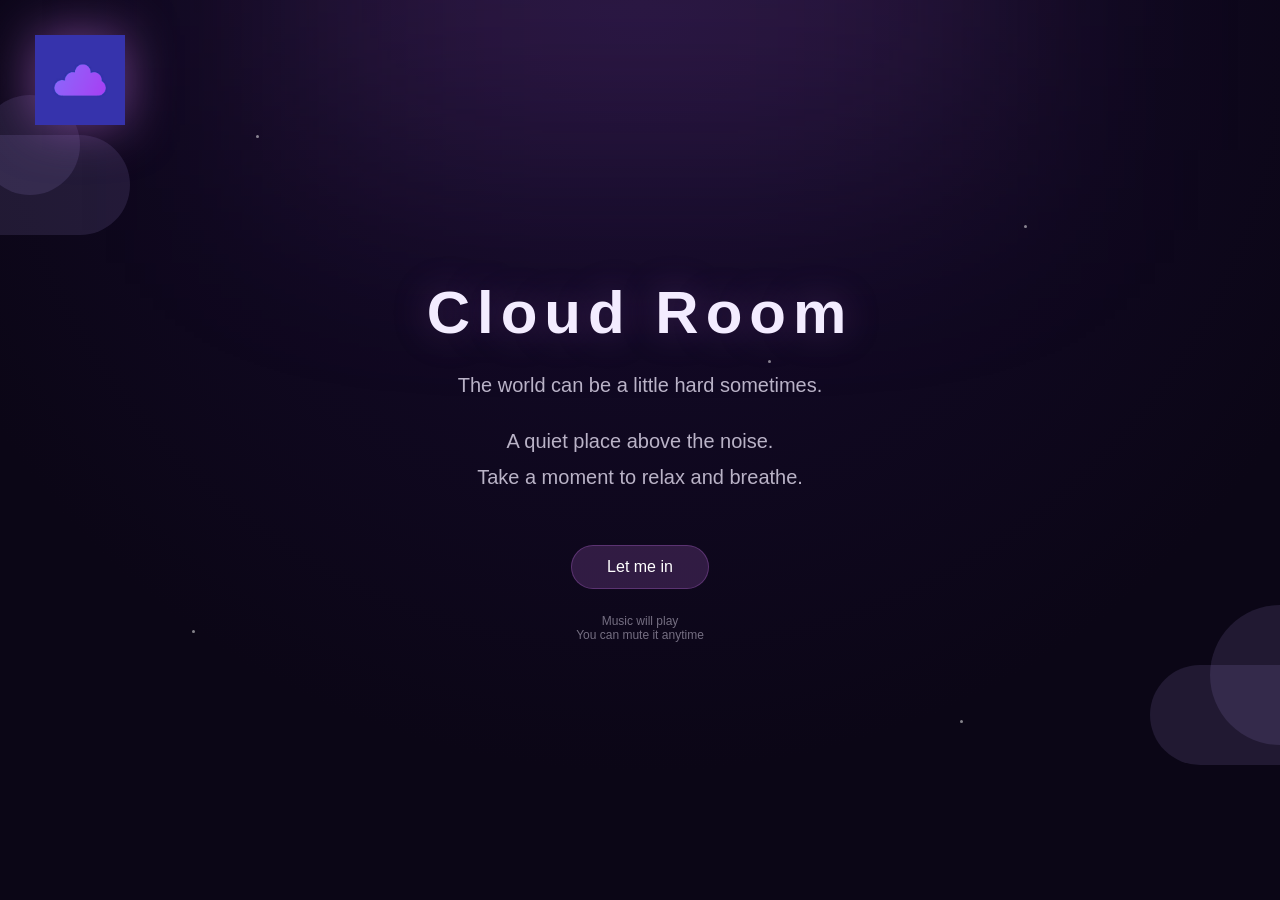
==== cloudroom.html @ 230496b2 "Create cloudroom.html" ====
<!DOCTYPE html>
<html lang="en">

<head>

<meta charset="UTF-8">
<meta name="viewport" content="width=device-width, initial-scale=1.0">

<title>Cloud Room</title>

<link rel="icon" href="favicon.png">


<style>

*{
box-sizing:border-box;
}


body{

margin:0;

height:100vh;

overflow:hidden;

font-family:Arial,sans-serif;

background:
radial-gradient(circle at top,#160b2e,#0b0616 70%);

color:#f3ecff;

display:flex;

align-items:center;

justify-content:center;

}





body::before{

content:"";

position:fixed;

width:700px;

height:350px;

top:-200px;

left:50%;

transform:translateX(-50%);

background:

rgba(155,89,182,.18);

filter:blur(120px);

z-index:0;

}





/* Logo */

.logo{

position:fixed;

top:35px;

left:35px;

width:90px;

object-fit:contain;

filter:

drop-shadow(0 0 25px rgba(155,89,182,.7));

animation:logoFloat 5s infinite ease-in-out;

z-index:5;

}



@keyframes logoFloat{

50%{

transform:translateY(-12px);

}

}





/* Stars */

.star{

position:absolute;

width:3px;

height:3px;

background:white;

border-radius:50%;

opacity:.5;

animation:twinkle 5s infinite;

}


@keyframes twinkle{

50%{

opacity:.15;

}

}





/* Clouds */

.cloud{

position:absolute;

width:330px;

height:100px;

background:

rgba(190,160,255,.12);

border-radius:100px;

animation:floatCloud 45s infinite alternate;

}



.cloud:before{

content:"";

position:absolute;

width:140px;

height:140px;

background:

rgba(190,160,255,.12);

border-radius:50%;

top:-60px;

left:60px;

}



.cloud:after{

content:"";

position:absolute;

width:100px;

height:100px;

background:

rgba(190,160,255,.12);

border-radius:50%;

top:-40px;

right:50px;

}



.cloud.one{

top:15%;

left:-200px;

}


.cloud.two{

bottom:15%;

right:-200px;

animation-delay:10s;

}



@keyframes floatCloud{

from{

transform:translateX(0);

}

to{

transform:translateX(350px);

}

}





/* Main */

.room{

position:relative;

z-index:2;

width:100%;

max-width:1000px;

padding:40px;

text-align:center;

}



h1{

font-size:60px;

letter-spacing:7px;

margin:20px 0;

text-shadow:

0 0 35px rgba(155,89,182,.35);

}



p{

line-height:1.8;

opacity:.75;

font-size:20px;

}





/* Buttons */

.button{

display:inline-block;

margin-top:30px;

padding:12px 35px;

border-radius:30px;

background:

rgba(155,89,182,.25);

border:

1px solid rgba(155,89,182,.4);

color:white;

cursor:pointer;

transition:.4s;

}



.button:hover{

transform:translateY(-4px);

box-shadow:

0 10px 30px rgba(155,89,182,.25);

}





.small{

font-size:12px;

opacity:.45;

margin-top:25px;

}





/* Credit */

.music-credit{

position:fixed;

bottom:25px;

left:35px;

font-size:12px;

letter-spacing:1px;

opacity:0;

line-height:1.6;

transition:2.8s ease;

z-index:5;

}



.show-credit{

opacity:.35;

}





/* Fade */

.screen{

position:absolute;

width:100%;

left:0;

top:50%;

transform:translateY(-50%);

transition:

opacity 2.8s ease,

transform 2.8s ease;

}



.show{

opacity:1;

pointer-events:auto;

transform:translateY(-50%);

}



.hide{

opacity:0;

pointer-events:none;

transform:translateY(calc(-50% + 50px));

}


</style>

</head>



<body>


<img src="logo.png" class="logo">



<div class="star" style="top:15%;left:20%"></div>
<div class="star" style="top:25%;left:80%"></div>
<div class="star" style="top:70%;left:15%"></div>
<div class="star" style="top:80%;left:75%"></div>
<div class="star" style="top:40%;left:60%"></div>



<div class="cloud one"></div>

<div class="cloud two"></div>




<div class="room">


<div id="welcome" class="screen show">


<h1>
Cloud Room
</h1>


<p>
The world can be a little hard sometimes.
</p>


<p>
A quiet place above the noise.<br>
Take a moment to relax and breathe.
</p>


<div class="button" onclick="enterRoom()">

Let me in

</div>


<div class="small">

Music will play<br>
You can mute it anytime

</div>


</div>







<div id="inside" class="screen hide">


<h1>
Welcome
</h1>


<p>
Welcome to the Cloud Room.<br>
Relax and stay for as long as you need.
</p>


<div id="muteButton" class="button" onclick="muteMusic()">

Mute music

</div>


<br>


<div class="button" onclick="leaveRoom()">

Return to SoftCloud

</div>


</div>


</div>




<div id="musicCredit" class="music-credit">

Cloud Room soundtrack<br>
"Night Light" — Purrple Cat

</div>




<audio id="music" loop>

<source src="nightlight.mp3" type="audio/mp3">

</audio>




<script>


function enterRoom(){


let welcome=document.getElementById("welcome");

let inside=document.getElementById("inside");

let credit=document.getElementById("musicCredit");



welcome.classList.remove("show");

welcome.classList.add("hide");



setTimeout(()=>{


inside.classList.remove("hide");

inside.classList.add("show");


credit.classList.add("show-credit");


},1400);



let music=document.getElementById("music");

music.volume=.25;

music.play();


}




function muteMusic(){


let music=document.getElementById("music");

let button=document.getElementById("muteButton");


music.muted=!music.muted;



if(music.muted){

button.innerHTML="Unmute music";

}

else{

button.innerHTML="Mute music";

}


}





function leaveRoom(){

window.location.href="index.html";

}


</script>


</body>

</html>
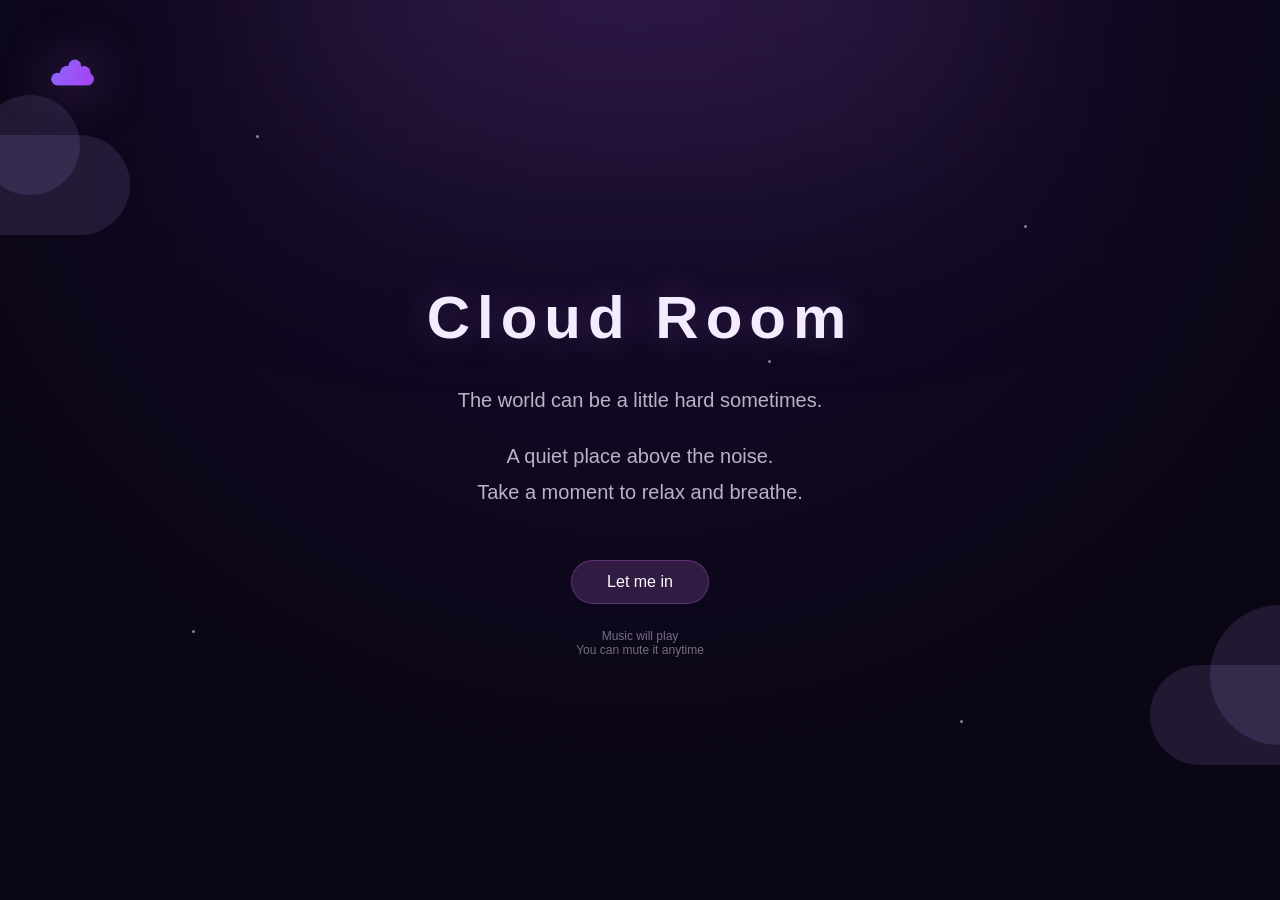
==== commit 1ca5cedc: "Update cloudroom.html" ====
--- a/cloudroom.html
+++ b/cloudroom.html
@@ -43,8 +43,6 @@
 
 
 
-
-
 body::before{
 
 content:"";
@@ -73,8 +71,6 @@
 
 
 
-
-
 /* Logo */
 
 .logo{
@@ -85,15 +81,354 @@
 
 left:35px;
 
-width:90px;
+width:75px;
+
+height:75px;
 
 object-fit:contain;
 
+animation:logoFloat 5s infinite ease-in-out;
+
+z-index:5;
+
 filter:
-
-drop-shadow(0 0 25px rgba(155,89,182,.7));
-
-animation:logoFloat 5s infinite ease-in-out;
+drop-shadow(0 0 25px rgba(155,89,182,.6));
+
+}
+
+
+
+@keyframes logoFloat{
+
+50%{
+
+transform:translateY(-12px);
+
+}
+
+}
+
+
+
+/* Stars */
+
+.star{
+
+position:absolute;
+
+width:3px;
+
+height:3px;
+
+background:white;
+
+border-radius:50%;
+
+opacity:.5;
+
+animation:twinkle 5s infinite;
+
+}
+
+
+
+@keyframes twinkle{
+
+50%{
+
+opacity:.15;
+
+}
+
+}
+
+
+
+
+
+/* Clouds */
+
+.cloud{
+
+position:absolute;
+
+width:330px;
+
+height:100px;
+
+background:
+
+rgba(190,160,255,.12);
+
+border-radius:100px;
+
+animation:floatCloud 45s infinite alternate;
+
+}
+
+
+
+.cloud:before{
+
+content:"";
+
+position:absolute;
+
+width:140px;
+
+height:140px;
+
+background:
+
+rgba(190,160,255,.12);
+
+border-radius:50%;
+
+top:-60px;
+
+left:60px;
+
+}
+
+
+
+.cloud:after{
+
+content:"";
+
+position:absolute;
+
+width:100px;
+
+height:100px;
+
+background:
+
+rgba(190,160,255,.12);
+
+border-radius:50%;
+
+top:-40px;
+
+right:50px;
+
+}
+
+
+
+.cloud.one{
+
+top:15%;
+
+left:-200px;
+
+}
+
+
+
+.cloud.two{
+
+bottom:15%;
+
+right:-200px;
+
+animation-delay:10s;
+
+}
+
+
+
+@keyframes floatCloud{
+
+from{
+
+transform:translateX(0);
+
+}
+
+to{
+
+transform:translateX(350px);
+
+}
+
+}
+
+
+
+
+/* Room */
+
+.room{
+
+position:relative;
+
+z-index:2;
+
+width:100%;
+
+max-width:900px;
+
+text-align:center;
+
+padding:40px;
+
+}
+
+
+
+h1{
+
+font-size:60px;
+
+letter-spacing:7px;
+
+margin-bottom:30px;
+
+text-shadow:
+
+0 0 35px rgba(155,89,182,.35);
+
+}
+
+
+
+p{
+
+font-size:20px;
+
+line-height:1.8;
+
+opacity:.75;
+
+}
+
+
+
+
+
+/* Buttons */
+
+.button{
+
+display:inline-block;
+
+margin-top:30px;
+
+padding:12px 35px;
+
+border-radius:30px;
+
+background:
+
+rgba(155,89,182,.25);
+
+border:
+
+1px solid rgba(155,89,182,.4);
+
+color:white;
+
+cursor:pointer;
+
+transition:.4s;
+
+}
+
+
+
+.button:hover{
+
+transform:translateY(-4px);
+
+box-shadow:
+
+0 10px 30px rgba(155,89,182,.25);
+
+}
+
+
+
+.small{
+
+font-size:12px;
+
+opacity:.45;
+
+margin-top:25px;
+
+}
+
+
+
+
+
+/* Screens */
+
+.screen{
+
+position:absolute;
+
+width:100%;
+
+left:0;
+
+top:50%;
+
+transform:translateY(-50%);
+
+transition:
+
+opacity 2.8s ease,
+
+transform 2.8s ease;
+
+}
+
+
+
+.show{
+
+opacity:1;
+
+pointer-events:auto;
+
+}
+
+
+
+.hide{
+
+opacity:0;
+
+pointer-events:none;
+
+transform:translateY(calc(-50% + 50px));
+
+}
+
+
+
+
+/* Music credit */
+
+.music-credit{
+
+position:fixed;
+
+bottom:25px;
+
+left:35px;
+
+font-size:12px;
+
+letter-spacing:1px;
+
+opacity:0;
+
+line-height:1.6;
+
+transition:2.8s ease;
 
 z-index:5;
 
@@ -101,300 +436,6 @@
 
 
 
-@keyframes logoFloat{
-
-50%{
-
-transform:translateY(-12px);
-
-}
-
-}
-
-
-
-
-
-/* Stars */
-
-.star{
-
-position:absolute;
-
-width:3px;
-
-height:3px;
-
-background:white;
-
-border-radius:50%;
-
-opacity:.5;
-
-animation:twinkle 5s infinite;
-
-}
-
-
-@keyframes twinkle{
-
-50%{
-
-opacity:.15;
-
-}
-
-}
-
-
-
-
-
-/* Clouds */
-
-.cloud{
-
-position:absolute;
-
-width:330px;
-
-height:100px;
-
-background:
-
-rgba(190,160,255,.12);
-
-border-radius:100px;
-
-animation:floatCloud 45s infinite alternate;
-
-}
-
-
-
-.cloud:before{
-
-content:"";
-
-position:absolute;
-
-width:140px;
-
-height:140px;
-
-background:
-
-rgba(190,160,255,.12);
-
-border-radius:50%;
-
-top:-60px;
-
-left:60px;
-
-}
-
-
-
-.cloud:after{
-
-content:"";
-
-position:absolute;
-
-width:100px;
-
-height:100px;
-
-background:
-
-rgba(190,160,255,.12);
-
-border-radius:50%;
-
-top:-40px;
-
-right:50px;
-
-}
-
-
-
-.cloud.one{
-
-top:15%;
-
-left:-200px;
-
-}
-
-
-.cloud.two{
-
-bottom:15%;
-
-right:-200px;
-
-animation-delay:10s;
-
-}
-
-
-
-@keyframes floatCloud{
-
-from{
-
-transform:translateX(0);
-
-}
-
-to{
-
-transform:translateX(350px);
-
-}
-
-}
-
-
-
-
-
-/* Main */
-
-.room{
-
-position:relative;
-
-z-index:2;
-
-width:100%;
-
-max-width:1000px;
-
-padding:40px;
-
-text-align:center;
-
-}
-
-
-
-h1{
-
-font-size:60px;
-
-letter-spacing:7px;
-
-margin:20px 0;
-
-text-shadow:
-
-0 0 35px rgba(155,89,182,.35);
-
-}
-
-
-
-p{
-
-line-height:1.8;
-
-opacity:.75;
-
-font-size:20px;
-
-}
-
-
-
-
-
-/* Buttons */
-
-.button{
-
-display:inline-block;
-
-margin-top:30px;
-
-padding:12px 35px;
-
-border-radius:30px;
-
-background:
-
-rgba(155,89,182,.25);
-
-border:
-
-1px solid rgba(155,89,182,.4);
-
-color:white;
-
-cursor:pointer;
-
-transition:.4s;
-
-}
-
-
-
-.button:hover{
-
-transform:translateY(-4px);
-
-box-shadow:
-
-0 10px 30px rgba(155,89,182,.25);
-
-}
-
-
-
-
-
-.small{
-
-font-size:12px;
-
-opacity:.45;
-
-margin-top:25px;
-
-}
-
-
-
-
-
-/* Credit */
-
-.music-credit{
-
-position:fixed;
-
-bottom:25px;
-
-left:35px;
-
-font-size:12px;
-
-letter-spacing:1px;
-
-opacity:0;
-
-line-height:1.6;
-
-transition:2.8s ease;
-
-z-index:5;
-
-}
-
-
-
 .show-credit{
 
 opacity:.35;
@@ -404,54 +445,6 @@
 
 
 
-
-/* Fade */
-
-.screen{
-
-position:absolute;
-
-width:100%;
-
-left:0;
-
-top:50%;
-
-transform:translateY(-50%);
-
-transition:
-
-opacity 2.8s ease,
-
-transform 2.8s ease;
-
-}
-
-
-
-.show{
-
-opacity:1;
-
-pointer-events:auto;
-
-transform:translateY(-50%);
-
-}
-
-
-
-.hide{
-
-opacity:0;
-
-pointer-events:none;
-
-transform:translateY(calc(-50% + 50px));
-
-}
-
-
 </style>
 
 </head>
@@ -461,7 +454,7 @@
 <body>
 
 
-<img src="logo.png" class="logo">
+<img src="favicon.png" class="logo">
 
 
 
@@ -483,6 +476,7 @@
 <div class="room">
 
 
+
 <div id="welcome" class="screen show">
 
 
@@ -502,11 +496,13 @@
 </p>
 
 
+
 <div class="button" onclick="enterRoom()">
 
 Let me in
 
 </div>
+
 
 
 <div class="small">
@@ -539,6 +535,7 @@
 </p>
 
 
+
 <div id="muteButton" class="button" onclick="muteMusic()">
 
 Mute music
@@ -554,6 +551,7 @@
 Return to SoftCloud
 
 </div>
+
 
 
 </div>
@@ -574,6 +572,7 @@
 
 
 
+
 <audio id="music" loop>
 
 <source src="nightlight.mp3" type="audio/mp3">
@@ -583,6 +582,7 @@
 
 
 
+
 <script>
 
 
@@ -630,6 +630,7 @@
 
 
 
+
 function muteMusic(){
 
 
@@ -671,6 +672,7 @@
 </script>
 
 
+
 </body>
 
 </html>
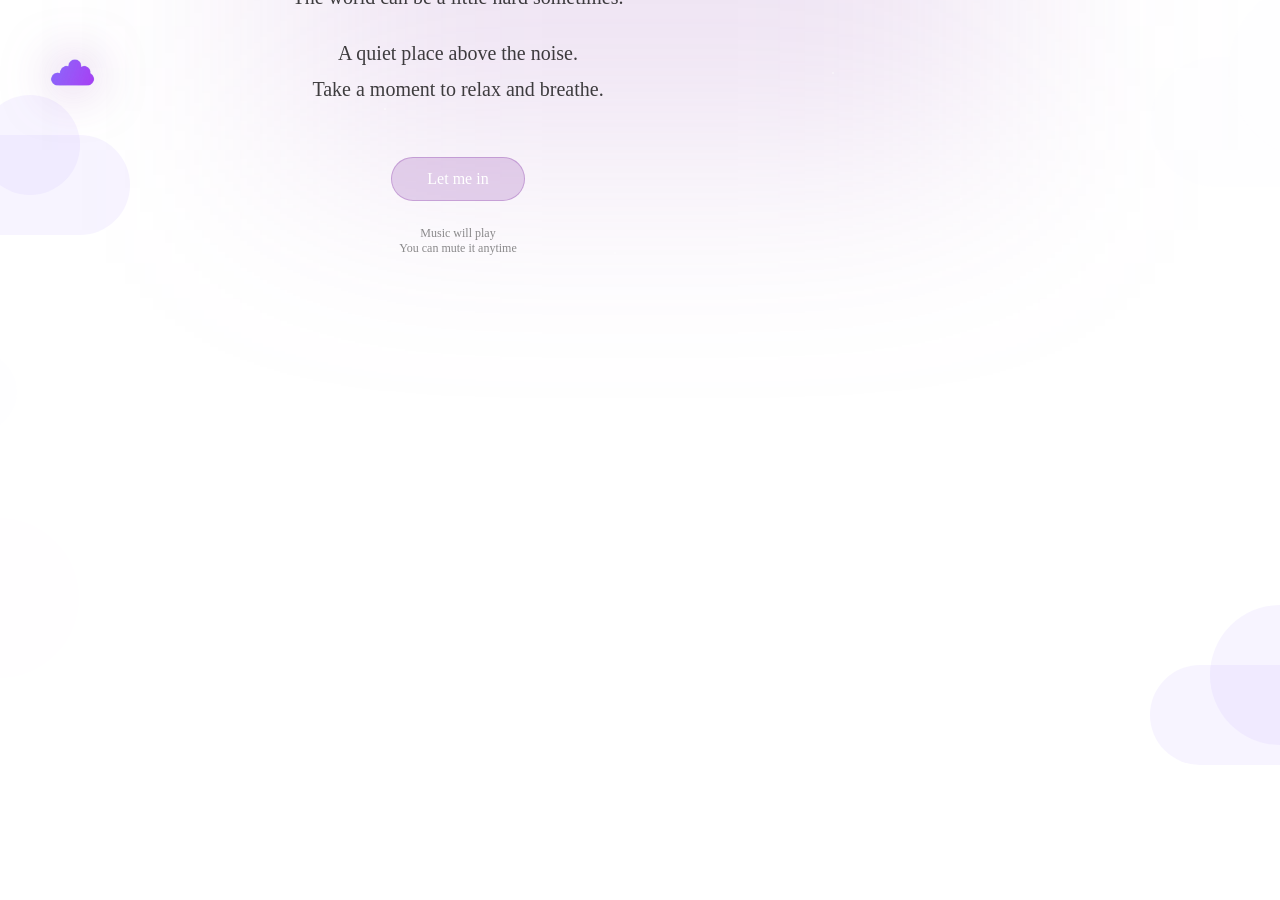
==== commit b0c124dc: "Update cloudroom.html" ====
--- a/cloudroom.html
+++ b/cloudroom.html
@@ -15,7 +15,7 @@
 
 *{
 box-sizing:border-box;
-}
+}x
 
 
 body{
@@ -75,6 +75,8 @@
 
 .logo{
 
+transition:opacity 1.5s ease;
+  
 position:fixed;
 
 top:35px;
@@ -116,9 +118,8 @@
 
 position:absolute;
 
-width:3px;
-
-height:3px;
+width:2px;
+height:2px;
 
 background:white;
 
@@ -237,6 +238,48 @@
 }
 
 
+.cloud.three{
+
+top:38%;
+left:-280px;
+
+opacity:.10;
+
+transform:scale(.8);
+
+animation-duration:60s;
+
+}
+
+.cloud.four{
+
+top:8%;
+right:-250px;
+
+opacity:.08;
+
+transform:scale(1.3);
+
+animation-duration:80s;
+
+animation-delay:15s;
+
+}
+
+.cloud.five{
+
+bottom:28%;
+left:-350px;
+
+opacity:.06;
+
+transform:scale(1.6);
+
+animation-duration:100s;
+
+animation-delay:30s;
+
+}
 
 @keyframes floatCloud{
 
@@ -261,6 +304,8 @@
 
 .room{
 
+transition:opacity 1.5s ease;
+  
 position:relative;
 
 z-index:2;
@@ -454,22 +499,43 @@
 <body>
 
 
-<img src="favicon.png" class="logo">
-
-
-
-<div class="star" style="top:15%;left:20%"></div>
-<div class="star" style="top:25%;left:80%"></div>
-<div class="star" style="top:70%;left:15%"></div>
-<div class="star" style="top:80%;left:75%"></div>
-<div class="star" style="top:40%;left:60%"></div>
+<img src="favicon.png" class="logo" id="logo">
+
+
+
+<div class="star" style="top:6%;left:10%;animation-delay:0s;"></div>
+<div class="star" style="top:12%;left:30%;animation-delay:1s;"></div>
+<div class="star" style="top:8%;left:65%;animation-delay:2s;"></div>
+<div class="star" style="top:18%;left:88%;animation-delay:3s;"></div>
+
+<div class="star" style="top:25%;left:18%;animation-delay:4s;"></div>
+<div class="star" style="top:28%;left:48%;animation-delay:1.5s;"></div>
+<div class="star" style="top:22%;left:75%;animation-delay:2.8s;"></div>
+
+<div class="star" style="top:38%;left:8%;animation-delay:5s;"></div>
+<div class="star" style="top:42%;left:35%;animation-delay:1.2s;"></div>
+<div class="star" style="top:35%;left:60%;animation-delay:4.3s;"></div>
+<div class="star" style="top:48%;left:82%;animation-delay:2.2s;"></div>
+
+<div class="star" style="top:55%;left:20%;animation-delay:6s;"></div>
+<div class="star" style="top:60%;left:50%;animation-delay:3.7s;"></div>
+<div class="star" style="top:65%;left:72%;animation-delay:2.6s;"></div>
+
+<div class="star" style="top:72%;left:10%;animation-delay:4.5s;"></div>
+<div class="star" style="top:78%;left:40%;animation-delay:1.8s;"></div>
+<div class="star" style="top:82%;left:58%;animation-delay:5.5s;"></div>
+<div class="star" style="top:88%;left:84%;animation-delay:3.3s;"></div>
+
+<div class="star" style="top:92%;left:25%;animation-delay:6.8s;"></div>
+<div class="star" style="top:95%;left:68%;animation-delay:2.4s;"></div>
 
 
 
 <div class="cloud one"></div>
-
 <div class="cloud two"></div>
-
+<div class="cloud three"></div>
+<div class="cloud four"></div>
+<div class="cloud five"></div>
 
 
 
@@ -542,17 +608,21 @@
 
 </div>
 
-
 <br>
 
+<div id="fullscreenButton" class="button" onclick="toggleFullscreen()">
+
+Enter Fullscreen
+
+</div>
+
+<br>
 
 <div class="button" onclick="leaveRoom()">
 
 Return to SoftCloud
 
 </div>
-
-
 
 </div>
 
@@ -624,7 +694,9 @@
 
 music.play();
 
-
+roomEntered = true;
+
+resetIdle();
 }
 
 
@@ -668,7 +740,81 @@
 
 }
 
-
+const logo=document.getElementById("logo");
+const room=document.querySelector(".room");
+
+let idleTimer;
+
+let roomEntered = false;
+
+["mousemove","mousedown","keypress","touchstart","scroll"].forEach(event=>{
+
+    document.addEventListener(event, () => {
+
+        if(roomEntered){
+
+            resetIdle();
+
+        }
+
+    });
+
+});
+
+function resetIdle(){
+
+    logo.style.opacity = "1";
+    room.style.opacity = "1";
+
+    document.body.style.cursor = "default";
+
+    clearTimeout(idleTimer);
+
+    idleTimer = setTimeout(() => {
+
+        logo.style.opacity = "0";
+        room.style.opacity = "0";
+
+        document.body.style.cursor = "none";
+
+    }, 4000); // Testing
+}
+  
+async function toggleFullscreen(){
+
+const button=document.getElementById("fullscreenButton");
+
+if(!document.fullscreenElement){
+
+await document.documentElement.requestFullscreen();
+
+button.innerHTML="Exit Fullscreen";
+
+}else{
+
+await document.exitFullscreen();
+
+button.innerHTML="Enter Fullscreen";
+
+}
+
+}
+
+document.addEventListener("fullscreenchange",()=>{
+
+const button=document.getElementById("fullscreenButton");
+
+if(document.fullscreenElement){
+
+button.innerHTML="Exit Fullscreen";
+
+}else{
+
+button.innerHTML="Enter Fullscreen";
+
+}
+
+});
 </script>
 
 
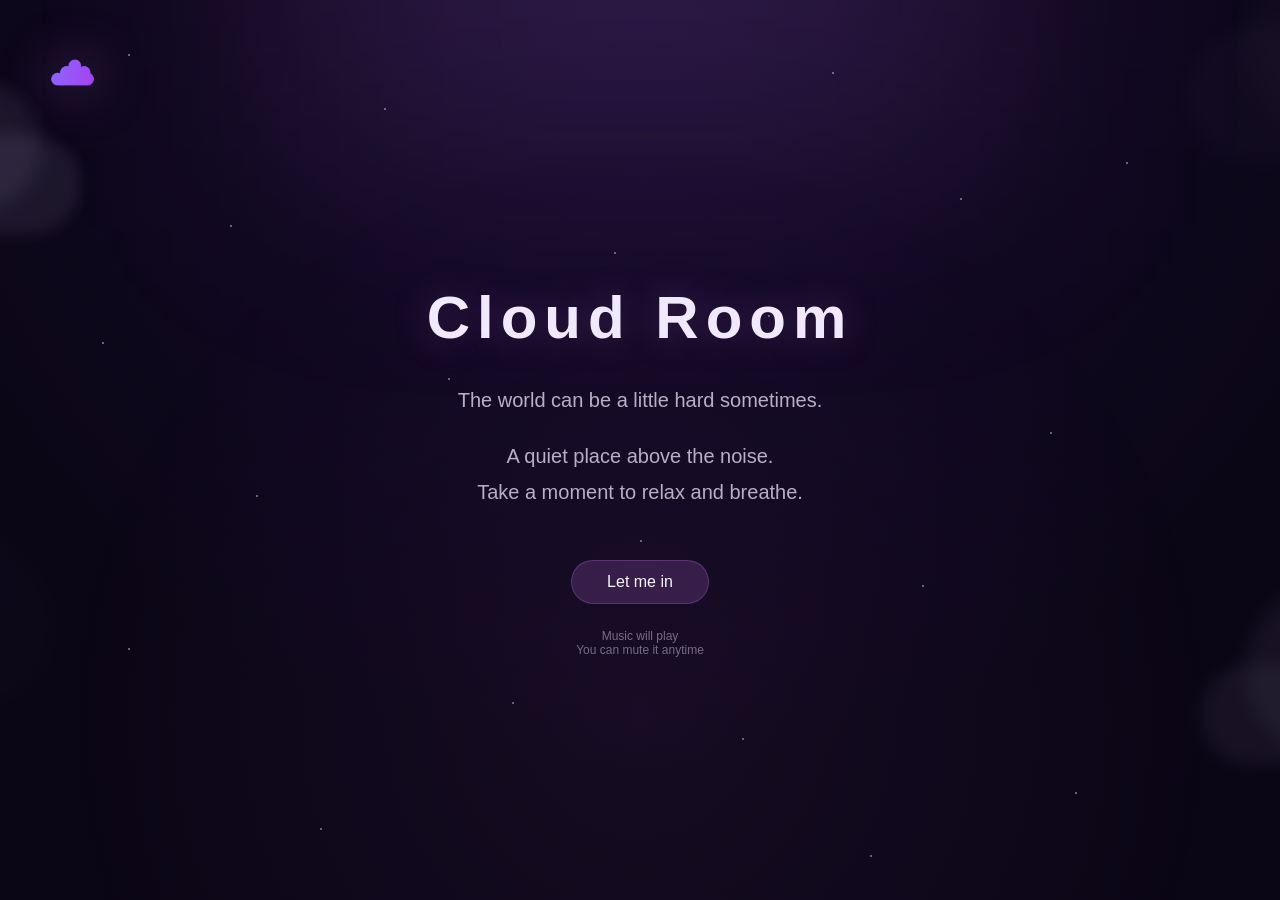
==== commit 824514f3: "Update cloudroom.html" ====
--- a/cloudroom.html
+++ b/cloudroom.html
@@ -15,7 +15,7 @@
 
 *{
 box-sizing:border-box;
-}x
+}
 
 
 body{
@@ -69,6 +69,27 @@
 
 }
 
+body::after{
+
+content:"";
+
+position:fixed;
+
+inset:0;
+
+background:
+
+radial-gradient(circle at 50% 80%,
+
+rgba(155,89,182,.08),
+
+transparent 60%);
+
+pointer-events:none;
+
+z-index:1;
+
+}
 
 
 /* Logo */
@@ -145,8 +166,6 @@
 
 
 
-
-
 /* Clouds */
 
 .cloud{
@@ -159,11 +178,13 @@
 
 background:
 
-rgba(190,160,255,.12);
+rgba(220,210,255,.10);
 
 border-radius:100px;
 
-animation:floatCloud 45s infinite alternate;
+filter:blur(8px);
+
+animation:floatCloud 70s infinite alternate;
 
 }
 
@@ -175,19 +196,21 @@
 
 position:absolute;
 
-width:140px;
-
-height:140px;
+width:170px;
+
+height:170px;
 
 background:
 
-rgba(190,160,255,.12);
+rgba(220,210,255,.10);
 
 border-radius:50%;
 
-top:-60px;
-
-left:60px;
+top:-80px;
+
+left:45px;
+
+filter:blur(5px);
 
 }
 
@@ -199,19 +222,21 @@
 
 position:absolute;
 
-width:100px;
-
-height:100px;
+width:130px;
+
+height:130px;
 
 background:
 
-rgba(190,160,255,.12);
+rgba(220,210,255,.10);
 
 border-radius:50%;
 
-top:-40px;
-
-right:50px;
+top:-55px;
+
+right:40px;
+
+filter:blur(5px);
 
 }
 
@@ -221,7 +246,11 @@
 
 top:15%;
 
-left:-200px;
+left:-250px;
+
+opacity:.8;
+
+animation-duration:70s;
 
 }
 
@@ -231,55 +260,66 @@
 
 bottom:15%;
 
-right:-200px;
+right:-250px;
+
+opacity:.55;
+
+animation-duration:90s;
 
 animation-delay:10s;
 
 }
 
 
+
 .cloud.three{
 
-top:38%;
-left:-280px;
-
-opacity:.10;
-
-transform:scale(.8);
-
-animation-duration:60s;
-
-}
+top:40%;
+
+left:-350px;
+
+opacity:.35;
+
+transform:scale(.7);
+
+animation-duration:110s;
+
+}
+
+
 
 .cloud.four{
 
-top:8%;
-right:-250px;
-
-opacity:.08;
-
-transform:scale(1.3);
-
-animation-duration:80s;
-
-animation-delay:15s;
-
-}
+top:5%;
+
+right:-300px;
+
+opacity:.25;
+
+transform:scale(1.4);
+
+animation-duration:130s;
+
+}
+
+
 
 .cloud.five{
 
-bottom:28%;
-left:-350px;
-
-opacity:.06;
-
-transform:scale(1.6);
-
-animation-duration:100s;
-
-animation-delay:30s;
-
-}
+bottom:25%;
+
+left:-400px;
+
+opacity:.15;
+
+transform:scale(1.8);
+
+animation-duration:150s;
+
+}
+
+
+
 
 @keyframes floatCloud{
 
@@ -291,15 +331,12 @@
 
 to{
 
-transform:translateX(350px);
-
-}
-
-}
-
-
-
-
+transform:translateX(900px);
+
+}
+
+}
+  
 /* Room */
 
 .room{
@@ -308,7 +345,7 @@
   
 position:relative;
 
-z-index:2;
+z-index:1;
 
 width:100%;
 
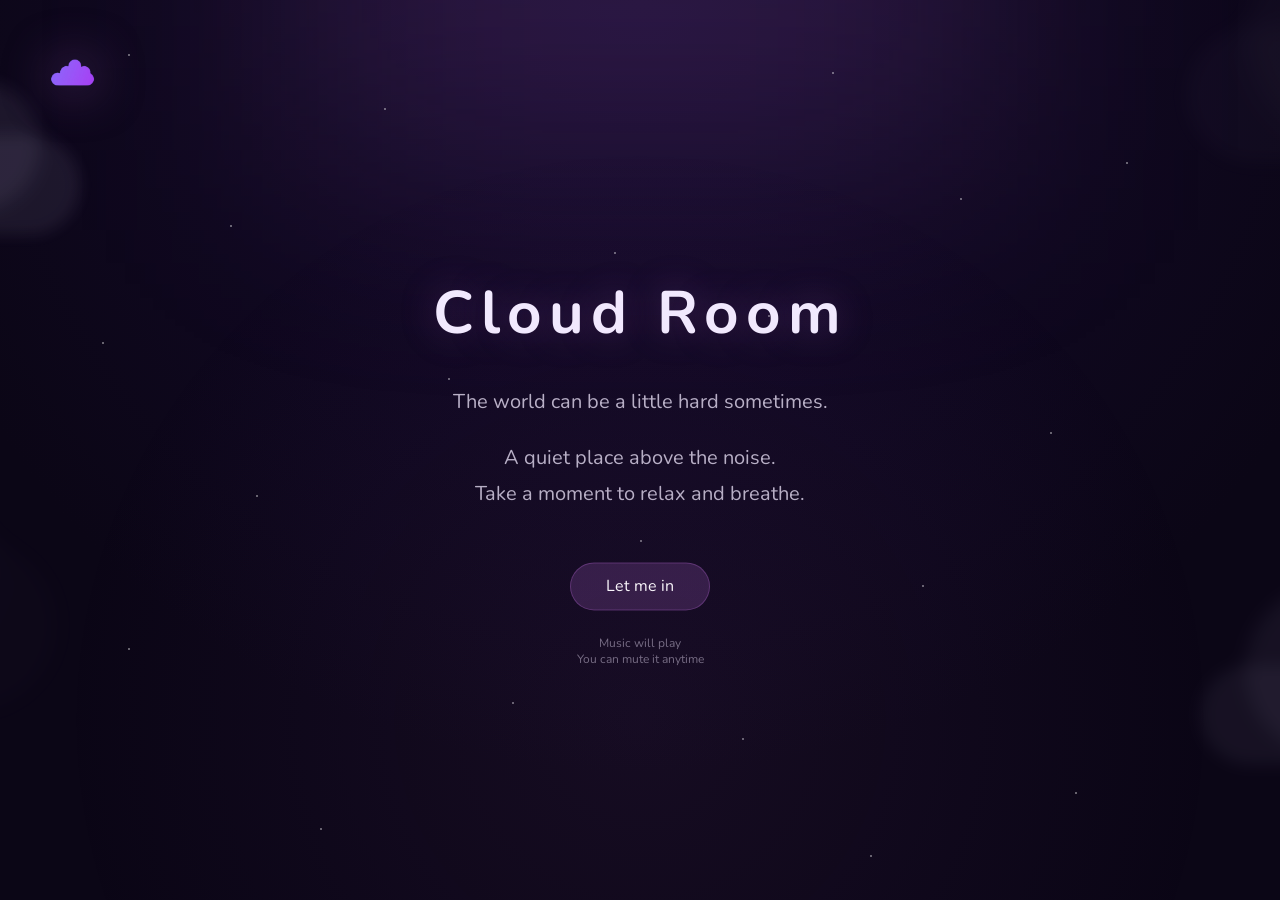
==== commit 2a693802: "Update cloudroom.html" ====
--- a/cloudroom.html
+++ b/cloudroom.html
@@ -10,6 +10,10 @@
 
 <link rel="icon" href="favicon.png">
 
+<link rel="preconnect" href="https://fonts.googleapis.com">
+<link rel="preconnect" href="https://fonts.gstatic.com" crossorigin>
+
+<link href="https://fonts.googleapis.com/css2?family=Nunito:wght@300;400;600;700&display=swap" rel="stylesheet">
 
 <style>
 
@@ -17,7 +21,51 @@
 box-sizing:border-box;
 }
 
-
+.fade-out .room,
+.fade-out .logo,
+.fade-out .cloud,
+.fade-out .star,
+.fade-out .music-credit{
+
+opacity:0 !important;
+
+transition:opacity 3s ease;
+
+pointer-events:none;
+
+}
+
+
+.exit-message{
+
+position:fixed;
+
+top:50%;
+
+left:50%;
+
+transform:translate(-50%,-50%);
+
+text-align:center;
+
+font-size:20px;
+
+letter-spacing:2px;
+
+opacity:0;
+
+transition:3s ease;
+
+z-index:20;
+
+}
+
+
+.exit-message.show{
+
+opacity:.8;
+
+}
 body{
 
 margin:0;
@@ -26,8 +74,7 @@
 
 overflow:hidden;
 
-font-family:Arial,sans-serif;
-
+font-family:'Nunito',sans-serif;
 background:
 radial-gradient(circle at top,#160b2e,#0b0616 70%);
 
@@ -96,7 +143,7 @@
 
 .logo{
 
-transition:opacity 1.5s ease;
+transition:opacity 3s ease;
   
 position:fixed;
 
@@ -773,7 +820,41 @@
 
 function leaveRoom(){
 
+let message=document.getElementById("exitMessage");
+
+let music=document.getElementById("music");
+
+
+message.classList.add("show");
+
+
+document.body.classList.add("fade-out");
+
+
+let fadeMusic=setInterval(()=>{
+
+if(music.volume > 0.02){
+
+music.volume-=0.02;
+
+}else{
+
+clearInterval(fadeMusic);
+
+music.pause();
+
+}
+
+},100);
+
+
+
+setTimeout(()=>{
+
 window.location.href="index.html";
+
+},6000);
+
 
 }
 
@@ -855,7 +936,19 @@
 </script>
 
 
-
 </body>
 
+<body>
+
+<div id="exitMessage" class="exit-message">
+
+Thank you for visiting the Cloud Room
+<img src="favicon.png" class="mini-cloud">
+<br><br>
+
+Take care,<br>
+and come back anytime.
+
+</div>
+
 </html>
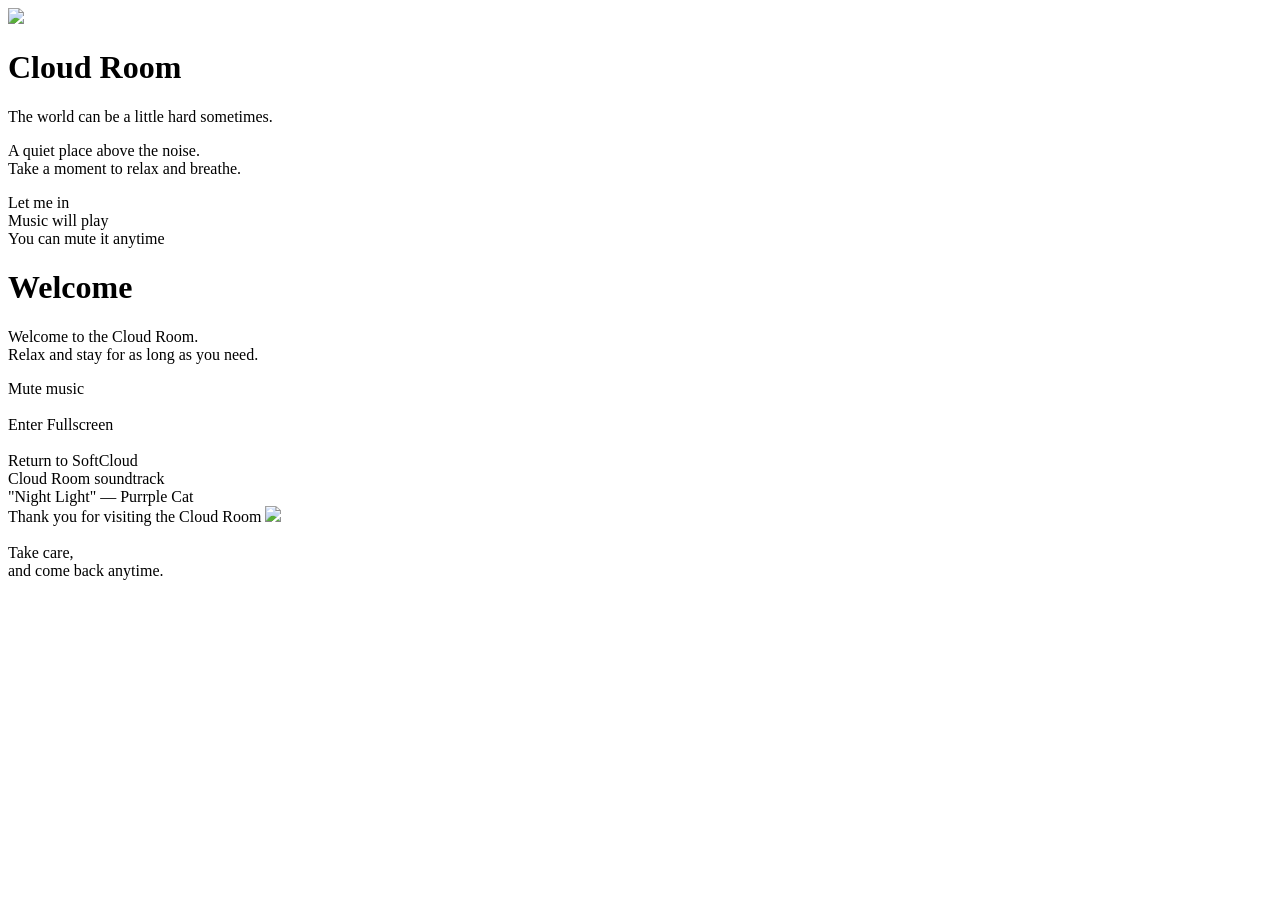
==== commit 115be89e: "Add files via upload" ====
--- a/cloudroom.html
+++ b/cloudroom.html
@@ -4,586 +4,27 @@
 <head>
 
 <meta charset="UTF-8">
+
 <meta name="viewport" content="width=device-width, initial-scale=1.0">
 
 <title>Cloud Room</title>
 
-<link rel="icon" href="favicon.png">
+<link rel="icon" href="assets/favicon.png">
 
 <link rel="preconnect" href="https://fonts.googleapis.com">
 <link rel="preconnect" href="https://fonts.gstatic.com" crossorigin>
 
 <link href="https://fonts.googleapis.com/css2?family=Nunito:wght@300;400;600;700&display=swap" rel="stylesheet">
 
-<style>
-
-*{
-box-sizing:border-box;
-}
-
-.fade-out .room,
-.fade-out .logo,
-.fade-out .cloud,
-.fade-out .star,
-.fade-out .music-credit{
-
-opacity:0 !important;
-
-transition:opacity 3s ease;
-
-pointer-events:none;
-
-}
-
-
-.exit-message{
-
-position:fixed;
-
-top:50%;
-
-left:50%;
-
-transform:translate(-50%,-50%);
-
-text-align:center;
-
-font-size:20px;
-
-letter-spacing:2px;
-
-opacity:0;
-
-transition:3s ease;
-
-z-index:20;
-
-}
-
-
-.exit-message.show{
-
-opacity:.8;
-
-}
-body{
-
-margin:0;
-
-height:100vh;
-
-overflow:hidden;
-
-font-family:'Nunito',sans-serif;
-background:
-radial-gradient(circle at top,#160b2e,#0b0616 70%);
-
-color:#f3ecff;
-
-display:flex;
-
-align-items:center;
-
-justify-content:center;
-
-}
-
-
-
-body::before{
-
-content:"";
-
-position:fixed;
-
-width:700px;
-
-height:350px;
-
-top:-200px;
-
-left:50%;
-
-transform:translateX(-50%);
-
-background:
-
-rgba(155,89,182,.18);
-
-filter:blur(120px);
-
-z-index:0;
-
-}
-
-body::after{
-
-content:"";
-
-position:fixed;
-
-inset:0;
-
-background:
-
-radial-gradient(circle at 50% 80%,
-
-rgba(155,89,182,.08),
-
-transparent 60%);
-
-pointer-events:none;
-
-z-index:1;
-
-}
-
-
-/* Logo */
-
-.logo{
-
-transition:opacity 3s ease;
-  
-position:fixed;
-
-top:35px;
-
-left:35px;
-
-width:75px;
-
-height:75px;
-
-object-fit:contain;
-
-animation:logoFloat 5s infinite ease-in-out;
-
-z-index:5;
-
-filter:
-drop-shadow(0 0 25px rgba(155,89,182,.6));
-
-}
-
-
-
-@keyframes logoFloat{
-
-50%{
-
-transform:translateY(-12px);
-
-}
-
-}
-
-
-
-/* Stars */
-
-.star{
-
-position:absolute;
-
-width:2px;
-height:2px;
-
-background:white;
-
-border-radius:50%;
-
-opacity:.5;
-
-animation:twinkle 5s infinite;
-
-}
-
-
-
-@keyframes twinkle{
-
-50%{
-
-opacity:.15;
-
-}
-
-}
-
-
-
-/* Clouds */
-
-.cloud{
-
-position:absolute;
-
-width:330px;
-
-height:100px;
-
-background:
-
-rgba(220,210,255,.10);
-
-border-radius:100px;
-
-filter:blur(8px);
-
-animation:floatCloud 70s infinite alternate;
-
-}
-
-
-
-.cloud:before{
-
-content:"";
-
-position:absolute;
-
-width:170px;
-
-height:170px;
-
-background:
-
-rgba(220,210,255,.10);
-
-border-radius:50%;
-
-top:-80px;
-
-left:45px;
-
-filter:blur(5px);
-
-}
-
-
-
-.cloud:after{
-
-content:"";
-
-position:absolute;
-
-width:130px;
-
-height:130px;
-
-background:
-
-rgba(220,210,255,.10);
-
-border-radius:50%;
-
-top:-55px;
-
-right:40px;
-
-filter:blur(5px);
-
-}
-
-
-
-.cloud.one{
-
-top:15%;
-
-left:-250px;
-
-opacity:.8;
-
-animation-duration:70s;
-
-}
-
-
-
-.cloud.two{
-
-bottom:15%;
-
-right:-250px;
-
-opacity:.55;
-
-animation-duration:90s;
-
-animation-delay:10s;
-
-}
-
-
-
-.cloud.three{
-
-top:40%;
-
-left:-350px;
-
-opacity:.35;
-
-transform:scale(.7);
-
-animation-duration:110s;
-
-}
-
-
-
-.cloud.four{
-
-top:5%;
-
-right:-300px;
-
-opacity:.25;
-
-transform:scale(1.4);
-
-animation-duration:130s;
-
-}
-
-
-
-.cloud.five{
-
-bottom:25%;
-
-left:-400px;
-
-opacity:.15;
-
-transform:scale(1.8);
-
-animation-duration:150s;
-
-}
-
-
-
-
-@keyframes floatCloud{
-
-from{
-
-transform:translateX(0);
-
-}
-
-to{
-
-transform:translateX(900px);
-
-}
-
-}
-  
-/* Room */
-
-.room{
-
-transition:opacity 1.5s ease;
-  
-position:relative;
-
-z-index:1;
-
-width:100%;
-
-max-width:900px;
-
-text-align:center;
-
-padding:40px;
-
-}
-
-
-
-h1{
-
-font-size:60px;
-
-letter-spacing:7px;
-
-margin-bottom:30px;
-
-text-shadow:
-
-0 0 35px rgba(155,89,182,.35);
-
-}
-
-
-
-p{
-
-font-size:20px;
-
-line-height:1.8;
-
-opacity:.75;
-
-}
-
-
-
-
-
-/* Buttons */
-
-.button{
-
-display:inline-block;
-
-margin-top:30px;
-
-padding:12px 35px;
-
-border-radius:30px;
-
-background:
-
-rgba(155,89,182,.25);
-
-border:
-
-1px solid rgba(155,89,182,.4);
-
-color:white;
-
-cursor:pointer;
-
-transition:.4s;
-
-}
-
-
-
-.button:hover{
-
-transform:translateY(-4px);
-
-box-shadow:
-
-0 10px 30px rgba(155,89,182,.25);
-
-}
-
-
-
-.small{
-
-font-size:12px;
-
-opacity:.45;
-
-margin-top:25px;
-
-}
-
-
-
-
-
-/* Screens */
-
-.screen{
-
-position:absolute;
-
-width:100%;
-
-left:0;
-
-top:50%;
-
-transform:translateY(-50%);
-
-transition:
-
-opacity 2.8s ease,
-
-transform 2.8s ease;
-
-}
-
-
-
-.show{
-
-opacity:1;
-
-pointer-events:auto;
-
-}
-
-
-
-.hide{
-
-opacity:0;
-
-pointer-events:none;
-
-transform:translateY(calc(-50% + 50px));
-
-}
-
-
-
-
-/* Music credit */
-
-.music-credit{
-
-position:fixed;
-
-bottom:25px;
-
-left:35px;
-
-font-size:12px;
-
-letter-spacing:1px;
-
-opacity:0;
-
-line-height:1.6;
-
-transition:2.8s ease;
-
-z-index:5;
-
-}
-
-
-
-.show-credit{
-
-opacity:.35;
-
-}
-
-
-
-
-</style>
+<link rel="stylesheet" href="css/cloudroom.css">
 
 </head>
 
 
-
 <body>
 
 
-<img src="favicon.png" class="logo" id="logo">
+<img src="assets/favicon.png" class="logo" id="logo">
 
 
 
@@ -623,8 +64,8 @@
 
 
 
+
 <div class="room">
-
 
 
 <div id="welcome" class="screen show">
@@ -670,7 +111,6 @@
 
 
 
-
 <div id="inside" class="screen hide">
 
 
@@ -694,6 +134,7 @@
 
 <br>
 
+
 <div id="fullscreenButton" class="button" onclick="toggleFullscreen()">
 
 Enter Fullscreen
@@ -702,16 +143,19 @@
 
 <br>
 
+
 <div class="button" onclick="leaveRoom()">
 
 Return to SoftCloud
 
 </div>
 
-</div>
-
-
-</div>
+
+</div>
+
+
+</div>
+
 
 
 
@@ -729,7 +173,7 @@
 
 <audio id="music" loop>
 
-<source src="nightlight.mp3" type="audio/mp3">
+<source src="assets/nightlight.mp3" type="audio/mp3">
 
 </audio>
 
@@ -737,213 +181,12 @@
 
 
 
-<script>
-
-
-function enterRoom(){
-
-
-let welcome=document.getElementById("welcome");
-
-let inside=document.getElementById("inside");
-
-let credit=document.getElementById("musicCredit");
-
-
-
-welcome.classList.remove("show");
-
-welcome.classList.add("hide");
-
-
-
-setTimeout(()=>{
-
-
-inside.classList.remove("hide");
-
-inside.classList.add("show");
-
-
-credit.classList.add("show-credit");
-
-
-},1400);
-
-
-
-let music=document.getElementById("music");
-
-music.volume=.25;
-
-music.play();
-
-roomEntered = true;
-
-resetIdle();
-}
-
-
-
-
-
-function muteMusic(){
-
-
-let music=document.getElementById("music");
-
-let button=document.getElementById("muteButton");
-
-
-music.muted=!music.muted;
-
-
-
-if(music.muted){
-
-button.innerHTML="Unmute music";
-
-}
-
-else{
-
-button.innerHTML="Mute music";
-
-}
-
-
-}
-
-
-
-
-
-function leaveRoom(){
-
-let message=document.getElementById("exitMessage");
-
-let music=document.getElementById("music");
-
-
-message.classList.add("show");
-
-
-document.body.classList.add("fade-out");
-
-
-let fadeMusic=setInterval(()=>{
-
-if(music.volume > 0.02){
-
-music.volume-=0.02;
-
-}else{
-
-clearInterval(fadeMusic);
-
-music.pause();
-
-}
-
-},100);
-
-
-
-setTimeout(()=>{
-
-window.location.href="index.html";
-
-},6000);
-
-
-}
-
-const logo=document.getElementById("logo");
-const room=document.querySelector(".room");
-
-let idleTimer;
-
-let roomEntered = false;
-
-["mousemove","mousedown","keypress","touchstart","scroll"].forEach(event=>{
-
-    document.addEventListener(event, () => {
-
-        if(roomEntered){
-
-            resetIdle();
-
-        }
-
-    });
-
-});
-
-function resetIdle(){
-
-    logo.style.opacity = "1";
-    room.style.opacity = "1";
-
-    document.body.style.cursor = "default";
-
-    clearTimeout(idleTimer);
-
-    idleTimer = setTimeout(() => {
-
-        logo.style.opacity = "0";
-        room.style.opacity = "0";
-
-        document.body.style.cursor = "none";
-
-    }, 4000); // Testing
-}
-  
-async function toggleFullscreen(){
-
-const button=document.getElementById("fullscreenButton");
-
-if(!document.fullscreenElement){
-
-await document.documentElement.requestFullscreen();
-
-button.innerHTML="Exit Fullscreen";
-
-}else{
-
-await document.exitFullscreen();
-
-button.innerHTML="Enter Fullscreen";
-
-}
-
-}
-
-document.addEventListener("fullscreenchange",()=>{
-
-const button=document.getElementById("fullscreenButton");
-
-if(document.fullscreenElement){
-
-button.innerHTML="Exit Fullscreen";
-
-}else{
-
-button.innerHTML="Enter Fullscreen";
-
-}
-
-});
-</script>
-
-
-</body>
-
-<body>
-
 <div id="exitMessage" class="exit-message">
 
 Thank you for visiting the Cloud Room
-<img src="favicon.png" class="mini-cloud">
+
+<img src="assets/favicon.png" class="mini-cloud">
+
 <br><br>
 
 Take care,<br>
@@ -951,4 +194,13 @@
 
 </div>
 
-</html>
+
+
+
+
+<script src="js/cloudroom.js"></script>
+
+
+</body>
+
+</html>
